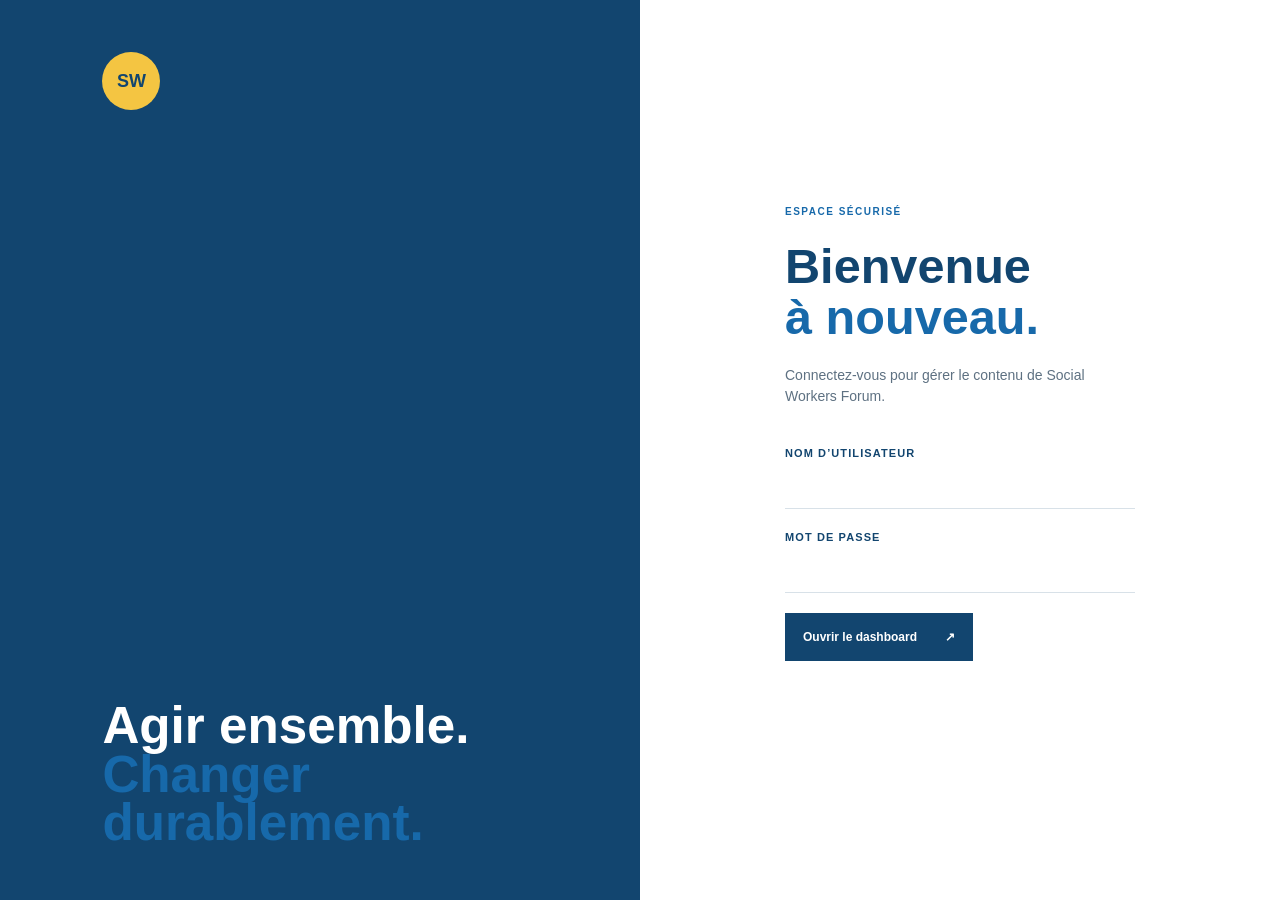
==== admin/index.html @ 2164c667 "Initial commit: public site + admin dashboard + netlify.toml" ====
<!doctype html>
<html lang="fr">
<head>
  <meta charset="utf-8">
  <meta name="viewport" content="width=device-width, initial-scale=1">
  <meta name="robots" content="noindex,nofollow">
  <title>Administration | Social Workers Forum</title>
  <link rel="preconnect" href="https://fonts.googleapis.com">
  <link rel="preconnect" href="https://fonts.gstatic.com" crossorigin>
  <link href="https://fonts.googleapis.com/css2?family=DM+Sans:wght@400;500;600;700&family=Fraunces:opsz,wght@9..144,600;9..144,700&display=swap" rel="stylesheet">
  <link rel="stylesheet" href="admin.css">
  <link rel="stylesheet" href="admin-palette.css">
  <link rel="stylesheet" href="admin-responsive.css">
  <link rel="stylesheet" href="admin-dark-mode.css">
  <script>window.SWF_API_BASE_URL = "https://YOUR-BACKEND.onrender.com/api";</script>
</head>
<body>
  <section class="login-screen" data-login-screen>
    <div class="login-art"><span class="art-mark">SW</span><p>Agir ensemble.<br><em>Changer durablement.</em></p></div>
    <form class="login-card" data-login-form>
      <p class="overline">Espace sécurisé</p>
      <h1>Bienvenue<br><em>à nouveau.</em></h1>
      <p class="login-copy">Connectez-vous pour gérer le contenu de Social Workers Forum.</p>
      <label>Nom d’utilisateur<input name="username" type="text" autocomplete="username" required></label>
      <label>Mot de passe<input name="password" type="password" autocomplete="current-password" required></label>
      <button class="primary-button" type="submit">Ouvrir le dashboard <span>↗</span></button>
      <p class="form-error" data-login-error role="alert"></p>
    </form>
  </section>

  <div class="app-shell" data-app hidden>
    <aside class="sidebar">
      <a class="admin-brand" href="../index.html"><span>SW</span><strong>Social Workers<br>Forum</strong></a>
      <p class="nav-label">Espace de travail</p>
      <nav class="side-nav" data-side-nav>
        <button class="active" data-view="overview"><span>◈</span>Vue générale</button>
        <button data-view="site-settings"><span>⚙</span>Configuration du site</button>
        <button data-view="landing"><span>✦</span>Landing page</button>
        <button data-view="about"><span>◌</span>Qui sommes-nous ?</button>
        <button data-view="vision-missions"><span>◈</span>Vision & mission</button>
        <button data-view="core-values"><span>◇</span>Valeurs fondamentales</button>
        <button data-view="projects"><span>↗</span>Projets</button>
        <button data-view="events"><span>◷</span>Événements</button>
        <button data-view="team"><span>◎</span>Équipe</button>
        <button data-view="blog"><span>✦</span>Actualités</button>
        <button data-view="gallery"><span>▧</span>Galerie</button>
        <button data-view="contact-information"><span>⌖</span>Informations de contact</button>
        <button data-view="footer"><span>▤</span>Footer</button>
        <button data-view="messages"><span>✉</span>Messages <b data-message-count>0</b></button>
      </nav>
      <div class="sidebar-bottom"><a href="../index.html">Voir le site ↗</a><button data-logout>Se déconnecter</button></div>
    </aside>

    <main class="dashboard">
      <header class="dashboard-header"><button class="mobile-menu" data-menu-toggle aria-label="Ouvrir le menu">☰</button><div><p class="overline">Samedi 05 septembre 2026</p><h2 data-page-title>Vue générale</h2></div><div class="profile"><span class="profile-avatar" data-user-initials>AD</span><span data-user-name>Administrateur</span></div></header>
      <div class="dashboard-content">
        <section class="view active" data-view-panel="overview"><div class="welcome-line"><div><p class="overline">Votre espace de pilotage</p><h1>Bonjour, <em>admin.</em></h1><p>Voici ce qui se passe sur votre plateforme aujourd’hui.</p></div><a class="primary-button" href="../index.html">Voir le site <span>↗</span></a></div><div class="stat-grid" data-stats></div><div class="overview-grid"><section class="panel activity-panel"><div class="panel-heading"><div><p class="overline">Dernières nouvelles</p><h3>Activité récente</h3></div><span class="live-dot">En direct</span></div><div data-recent-activity></div></section><section class="panel quick-panel"><p class="overline">Accès rapide</p><h3>Créer du contenu</h3><div class="quick-links"><button data-quick-view="projects">+ Nouveau projet</button><button data-quick-view="events">+ Nouvel événement</button><button data-quick-view="blog">+ Nouvel article</button></div></section></div></section>
        <section class="view" data-view-panel="site-settings"></section><section class="view" data-view-panel="landing"></section><section class="view" data-view-panel="about"></section><section class="view" data-view-panel="vision-missions"></section><section class="view" data-view-panel="core-values"></section><section class="view" data-view-panel="projects"></section><section class="view" data-view-panel="events"></section><section class="view" data-view-panel="team"></section><section class="view" data-view-panel="blog"></section><section class="view" data-view-panel="gallery"></section><section class="view" data-view-panel="contact-information"></section><section class="view" data-view-panel="footer"></section><section class="view" data-view-panel="messages"></section>
      </div>
    </main>
  </div>
  <div class="toast" data-toast role="status"></div>
  <script type="module" src="admin.js"></script>
  <script src="../js/dark-mode.js"></script>
</body>
</html>
---- admin/admin.css ----
:root{--ink:#18302d;--muted:#73847e;--paper:#f5f3ed;--cream:#ebe8df;--lime:#d9ef68;--coral:#ef795e;--line:rgba(24,48,45,.13);--serif:"Fraunces",Georgia,serif;--sans:"DM Sans",sans-serif}*{box-sizing:border-box}body{background:var(--paper);color:var(--ink);font:400 14px/1.5 var(--sans);margin:0}button,input,textarea,select{font:inherit}button{cursor:pointer}h1,h2,h3,p{margin:0}h1,h2,h3{font-family:var(--serif);font-weight:600;letter-spacing:0;line-height:1.05}h1{font-size:clamp(2.8rem,5vw,5rem)}h2{font-size:clamp(2rem,3vw,3.4rem)}h3{font-size:1.45rem}.overline,.nav-label{color:var(--muted);font-size:10px;font-weight:700;letter-spacing:.15em;text-transform:uppercase}.muted{color:var(--muted)}em{color:var(--coral);font-style:normal}.login-screen{display:grid;grid-template-columns:1fr 1fr;min-height:100vh}.login-art{background:var(--ink);color:var(--paper);display:flex;flex-direction:column;justify-content:space-between;padding:52px 8vw}.art-mark{align-items:center;background:var(--lime);border-radius:50%;color:var(--ink);display:flex;font-size:18px;font-weight:700;height:58px;justify-content:center;width:58px}.login-art p{font:600 clamp(3rem,5vw,6rem)/.95 var(--serif)}.login-card{align-self:center;justify-self:center;max-width:430px;padding:40px;width:75%}.login-card h1{margin:22px 0}.login-copy{color:var(--muted);margin-bottom:38px}.login-card label,.modal-card label{display:flex;flex-direction:column;font-size:11px;font-weight:700;gap:8px;letter-spacing:.1em;margin-bottom:20px;text-transform:uppercase}.login-card input,.modal-card input,.modal-card textarea,.modal-card select{background:transparent;border:0;border-bottom:1px solid var(--line);color:var(--ink);outline:0;padding:11px 0}.login-card input:focus,.modal-card input:focus,.modal-card textarea:focus{border-color:var(--coral)}.primary-button{background:var(--ink);border:0;color:var(--paper);display:inline-flex;font-size:12px;font-weight:700;gap:28px;justify-content:space-between;padding:15px 18px}.primary-button:hover{background:#284c46}.form-error{color:#b84b39;font-size:12px;min-height:22px;margin-top:13px}.app-shell{display:grid;grid-template-columns:250px 1fr;min-height:100vh}.sidebar{background:var(--ink);color:var(--paper);display:flex;flex-direction:column;min-height:100vh;padding:34px 25px;position:sticky;top:0}.admin-brand{align-items:center;display:flex;font-size:12px;gap:11px;line-height:1.1;text-transform:uppercase}.admin-brand span{align-items:center;background:var(--lime);border-radius:50%;color:var(--ink);display:flex;font-size:11px;font-weight:700;height:36px;justify-content:center;width:36px}.nav-label{color:#8b9c95;margin:60px 12px 18px}.side-nav{display:flex;flex-direction:column;gap:4px}.side-nav button{align-items:center;background:transparent;border:0;border-radius:2px;color:#adc0b8;display:flex;font-size:12px;gap:13px;padding:12px;text-align:left}.side-nav button span{color:var(--lime);font-size:16px;width:18px}.side-nav button:hover,.side-nav button.active{background:rgba(245,243,237,.09);color:var(--paper)}.side-nav b{background:var(--coral);border-radius:50%;color:var(--ink);font-size:10px;margin-left:auto;padding:3px 6px}.sidebar-bottom{border-top:1px solid rgba(245,243,237,.14);display:flex;flex-direction:column;gap:16px;margin-top:auto;padding:25px 12px 0}.sidebar-bottom a,.sidebar-bottom button{background:transparent;border:0;color:#adc0b8;font-size:11px;padding:0;text-align:left}.dashboard-header{align-items:center;border-bottom:1px solid var(--line);display:flex;justify-content:space-between;padding:34px 5vw}.dashboard-header h2{margin-top:8px}.profile{align-items:center;display:flex;font-size:12px;gap:10px}.profile-avatar{align-items:center;background:var(--coral);border-radius:50%;display:flex;font-size:11px;font-weight:700;height:36px;justify-content:center;width:36px}.mobile-menu{background:none;border:0;display:none;font-size:20px}.dashboard-content{padding:52px 5vw}.welcome-line{align-items:flex-end;display:flex;justify-content:space-between;margin-bottom:44px}.welcome-line p:not(.overline){color:var(--muted);margin-top:12px}.stat-grid{display:grid;gap:16px;grid-template-columns:repeat(4,1fr);margin-bottom:28px}.stat-card{display:flex;flex-direction:column;min-height:160px;padding:20px}.stat-card span{font-size:12px}.stat-card strong{font:600 55px var(--serif);margin:auto 0 3px}.stat-card small{font-size:11px}.stat-card.lime{background:var(--lime)}.stat-card.coral{background:var(--coral)}.stat-card.cream{background:var(--cream)}.stat-card.ink{background:var(--ink);color:var(--paper)}.overview-grid{display:grid;gap:20px;grid-template-columns:1.5fr 1fr}.panel{background:#fff;border:1px solid var(--line)}.panel-heading{align-items:flex-start;border-bottom:1px solid var(--line);display:flex;justify-content:space-between;padding:25px}.panel-heading h3{margin-top:8px}.live-dot{color:var(--muted);font-size:11px}.live-dot:before{background:#7bc77b;border-radius:50%;content:"";display:inline-block;height:7px;margin-right:6px;width:7px}.activity-row{align-items:center;border-bottom:1px solid var(--line);display:flex;gap:14px;padding:16px 25px}.activity-row:last-child{border:0}.activity-row>span:last-child{color:var(--coral);margin-left:auto}.activity-icon{align-items:center;background:var(--cream);border-radius:50%;display:flex;font-size:11px;height:30px;justify-content:center;width:30px}.activity-row p{color:var(--muted);font-size:11px;margin-top:3px}.quick-panel{padding:25px}.quick-panel h3{margin:8px 0 30px}.quick-links{display:flex;flex-direction:column;gap:10px}.quick-links button{background:var(--cream);border:0;color:var(--ink);font-size:12px;padding:14px;text-align:left}.view{display:none}.view.active{display:block}.resource-head{align-items:flex-end;display:flex;justify-content:space-between;margin-bottom:40px}.resource-head .muted{margin-top:12px}.table-toolbar{align-items:center;display:flex;justify-content:space-between;padding:18px 22px}.table-toolbar input{background:var(--paper);border:0;border-bottom:1px solid var(--line);outline:0;padding:10px;width:240px}.table-scroll{overflow-x:auto}table{border-collapse:collapse;min-width:650px;width:100%}th,td{border-top:1px solid var(--line);padding:16px 22px;text-align:left;vertical-align:middle}th{color:var(--muted);font-size:10px;font-weight:700;letter-spacing:.12em;text-transform:uppercase}td{font-size:12px}.status-pill{border-radius:20px;font-size:10px;padding:4px 8px}.status-pill.is-on{background:#e6f5ba;color:#4d701d}.status-pill.is-off{background:#f0e1dd;color:#a05a49}.row-actions{white-space:nowrap;text-align:right}.row-actions button{background:none;border:0;color:var(--muted);font-size:17px;padding:4px 8px}.row-actions button:hover{color:var(--coral)}.empty-state{color:var(--muted);padding:50px;text-align:center}.modal-backdrop{align-items:center;background:rgba(24,48,45,.6);display:flex;inset:0;justify-content:center;padding:25px;position:fixed;z-index:10}.modal-card{background:var(--paper);max-height:90vh;max-width:680px;overflow:auto;padding:38px;position:relative;width:100%}.modal-card h2{margin:14px 0 30px}.modal-close{background:transparent;border:0;font-size:25px;position:absolute;right:20px;top:14px}.form-grid{display:grid;gap:0 20px;grid-template-columns:1fr 1fr}.form-grid .wide{grid-column:1/-1}.check-label{align-items:center!important;flex-direction:row!important;gap:10px!important}.check-label input{accent-color:var(--coral);height:17px;width:17px}.toast{background:var(--ink);bottom:25px;color:var(--paper);font-size:12px;opacity:0;padding:14px 18px;pointer-events:none;position:fixed;right:25px;transform:translateY(12px);transition:.2s;z-index:20}.toast.visible{opacity:1;transform:none}.toast.error{background:var(--coral)}[hidden]{display:none!important}@media(max-width:900px){.app-shell{grid-template-columns:1fr}.sidebar{bottom:0;left:-260px;position:fixed;top:0;transition:left .2s;width:250px;z-index:8}.sidebar.open{left:0}.mobile-menu{display:block}.dashboard-header{gap:20px;padding:22px 6vw}.dashboard-content{padding:36px 6vw}.stat-grid{grid-template-columns:repeat(2,1fr)}.overview-grid{grid-template-columns:1fr}.welcome-line{align-items:flex-start;flex-direction:column;gap:25px}.profile{margin-left:auto}.login-screen{grid-template-columns:1fr}.login-art{min-height:250px;padding:30px 8vw}.login-art p{font-size:2.8rem}.login-card{width:85%}}@media(max-width:560px){.stat-grid{grid-template-columns:1fr}.form-grid{grid-template-columns:1fr}.form-grid .wide{grid-column:auto}.table-toolbar{align-items:flex-start;flex-direction:column;gap:15px}.table-toolbar input{width:100%}}

/* Reduced heading scale. */
h1 { font-size: clamp(2.2rem, 3.8vw, 3.8rem); }
h2 { font-size: clamp(1.7rem, 2.5vw, 2.7rem); }
h3 { font-size: 1.25rem; }
.login-art p { font-size: clamp(2.4rem, 4vw, 4.5rem); }
---- admin/admin-palette.css ----
:root {
  --ink: #12456f;
  --muted: #5e7182;
  --paper: #ffffff;
  --cream: #f3f8fc;
  --lime: #f4c542;
  --coral: #1769aa;
  --line: rgba(18, 69, 111, .16);
  --serif: "Trebuchet MS", sans-serif;
  --sans: "Trebuchet MS", sans-serif;
}
body, button, input, textarea, select, h1, h2, h3, .login-art p, .page-brand { font-family: "Trebuchet MS", sans-serif; }
body { background: #fff; color: #12456f; }
.dashboard-header { position: sticky; top: 0; z-index: 7; }
.sidebar, .login-art { background: #12456f; }
.login-screen, .dashboard { background: #fff; }
.brand-mark, .admin-brand span, .profile-avatar, .stat-card.lime, .stat-card.coral { background: #f4c542; color: #12456f; }
.side-nav button span, .back-top, .resource-head .overline, .overline { color: #1769aa; }
.side-nav button span { color: #f4c542; }
.side-nav button.active, .side-nav button:hover { background: rgba(255,255,255,.12); }
.primary-button { background: #12456f; color: #fff; }
.primary-button:hover { background: #1769aa; }
.stat-card.cream { background: #f3f8fc; }
.stat-card.ink { background: #12456f; color: #fff; }
.panel, .login-card { background: #fff; }
.quick-links button, .activity-icon { background: #f3f8fc; }
.status-pill.is-on { background: #fff2bd; color: #7e5f00; }
.status-pill.is-off { background: #e5f1fa; color: #1769aa; }
.modal-backdrop { background: rgba(18,69,111,.62); }
.toast { background: #12456f; }
.toast.error { background: #1769aa; }
@media (max-width: 900px) { .sidebar { background: #12456f; } }
---- admin/admin-responsive.css ----
@media (max-width: 700px) {
  .dashboard-header { gap: 10px; }
  .dashboard-header .theme-toggle { margin: 0 0 0 auto; order: 3; }
  .dashboard-header .profile { order: 2; }
  .dashboard-header .mobile-menu { order: 1; }
  .dashboard-header { align-items: flex-start; }
  .dashboard-header h2 { font-size: 2rem; }
  .profile span:not(.profile-avatar) { display: none; }
  .dashboard-content { padding-left: 5vw; padding-right: 5vw; }
  .resource-head { align-items: flex-start; flex-direction: column; gap: 18px; }
  .resource-head .primary-button { align-self: stretch; justify-content: center; }
  .modal-card { padding: 28px 20px; }
}
@media (max-width: 480px) {
  h1 { font-size: 1.8rem !important; }
  h2 { font-size: 1.45rem !important; }
  h3 { font-size: 1.05rem !important; }
  .login-card { padding: 25px 0; width: 88%; }
  .login-art { min-height: 210px; }
  .login-art p { font-size: 1.9rem; }
  .dashboard-header { padding-left: 5vw; padding-right: 5vw; }
  .welcome-line h1 { font-size: 1.9rem; }
  .login-card h1 { font-size: 1.8rem; }
  .resource-head h1 { font-size: 1.85rem; }
  .modal-card h2 { font-size: 1.45rem; }
  .stat-grid { gap: 10px; }
  .stat-card { min-height: 130px; padding: 15px; }
  .stat-card strong { font-size: 42px; }
  .table-toolbar { padding: 14px; }
  th, td { padding: 12px 14px; }
  .modal-backdrop { padding: 10px; }
}
---- admin/admin-dark-mode.css ----
@import url('../css/dark-mode.css');
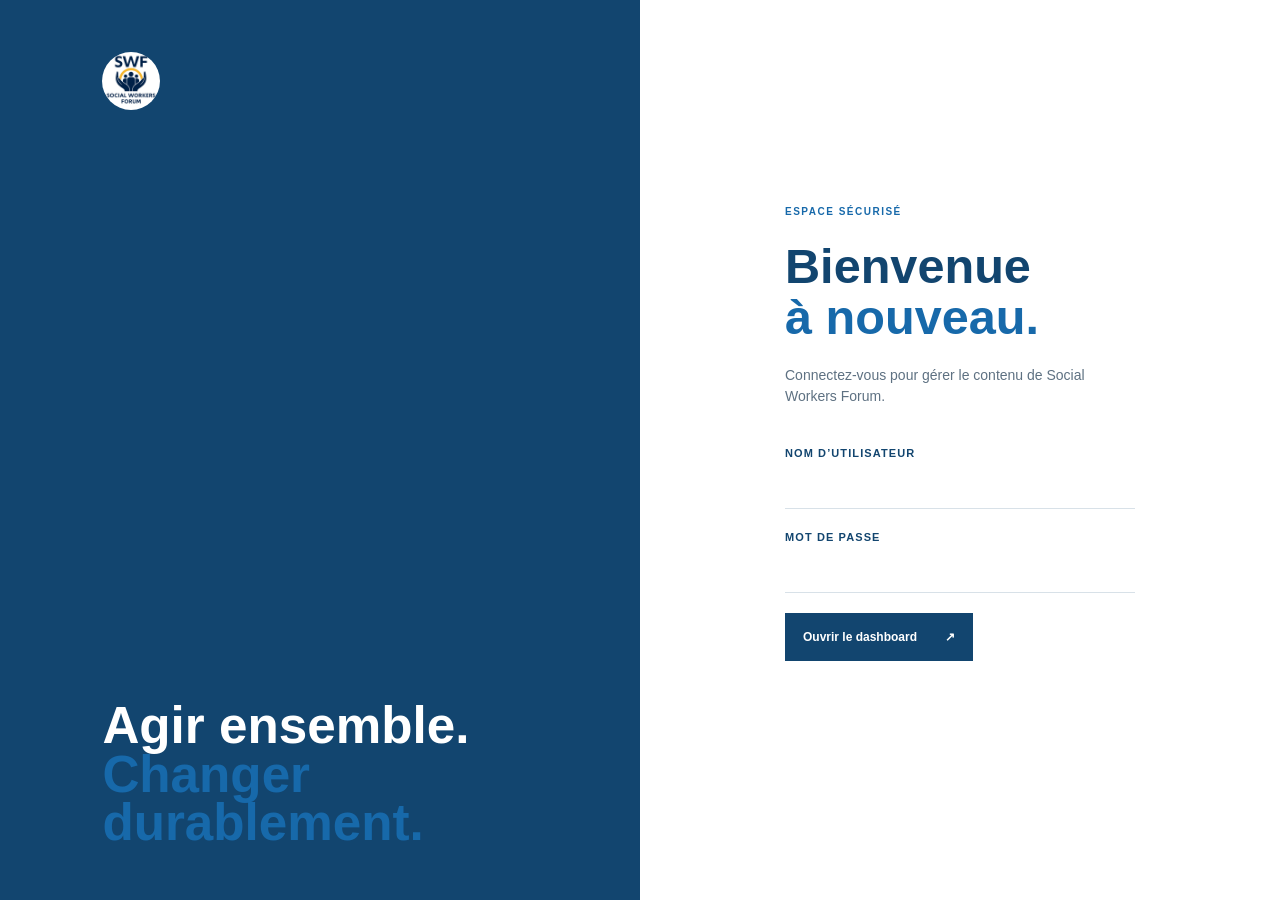
==== commit c01d43c8: "Replace SW text badges with site logo; remove logo upload from admin & API" ====
--- a/admin/index.html
+++ b/admin/index.html
@@ -12,11 +12,11 @@
   <link rel="stylesheet" href="admin-palette.css">
   <link rel="stylesheet" href="admin-responsive.css">
   <link rel="stylesheet" href="admin-dark-mode.css">
-  <script>window.SWF_API_BASE_URL = "https://YOUR-BACKEND.onrender.com/api";</script>
+  <script>window.SWF_API_BASE_URL = "https://social-workers-forum-api.onrender.com/api";</script>
 </head>
 <body>
   <section class="login-screen" data-login-screen>
-    <div class="login-art"><span class="art-mark">SW</span><p>Agir ensemble.<br><em>Changer durablement.</em></p></div>
+    <div class="login-art"><span class="art-mark"><img src="../assets/images/logo.jpg" alt="Social Workers Forum"></span><p>Agir ensemble.<br><em>Changer durablement.</em></p></div>
     <form class="login-card" data-login-form>
       <p class="overline">Espace sécurisé</p>
       <h1>Bienvenue<br><em>à nouveau.</em></h1>
@@ -30,7 +30,7 @@
 
   <div class="app-shell" data-app hidden>
     <aside class="sidebar">
-      <a class="admin-brand" href="../index.html"><span>SW</span><strong>Social Workers<br>Forum</strong></a>
+      <a class="admin-brand" href="../index.html"><span class="admin-brand-mark"><img src="../assets/images/logo.jpg" alt="Social Workers Forum"></span><strong>Social Workers<br>Forum</strong></a>
       <p class="nav-label">Espace de travail</p>
       <nav class="side-nav" data-side-nav>
         <button class="active" data-view="overview"><span>◈</span>Vue générale</button>
--- a/admin/admin.css
+++ b/admin/admin.css
@@ -1,4 +1,4 @@
-:root{--ink:#18302d;--muted:#73847e;--paper:#f5f3ed;--cream:#ebe8df;--lime:#d9ef68;--coral:#ef795e;--line:rgba(24,48,45,.13);--serif:"Fraunces",Georgia,serif;--sans:"DM Sans",sans-serif}*{box-sizing:border-box}body{background:var(--paper);color:var(--ink);font:400 14px/1.5 var(--sans);margin:0}button,input,textarea,select{font:inherit}button{cursor:pointer}h1,h2,h3,p{margin:0}h1,h2,h3{font-family:var(--serif);font-weight:600;letter-spacing:0;line-height:1.05}h1{font-size:clamp(2.8rem,5vw,5rem)}h2{font-size:clamp(2rem,3vw,3.4rem)}h3{font-size:1.45rem}.overline,.nav-label{color:var(--muted);font-size:10px;font-weight:700;letter-spacing:.15em;text-transform:uppercase}.muted{color:var(--muted)}em{color:var(--coral);font-style:normal}.login-screen{display:grid;grid-template-columns:1fr 1fr;min-height:100vh}.login-art{background:var(--ink);color:var(--paper);display:flex;flex-direction:column;justify-content:space-between;padding:52px 8vw}.art-mark{align-items:center;background:var(--lime);border-radius:50%;color:var(--ink);display:flex;font-size:18px;font-weight:700;height:58px;justify-content:center;width:58px}.login-art p{font:600 clamp(3rem,5vw,6rem)/.95 var(--serif)}.login-card{align-self:center;justify-self:center;max-width:430px;padding:40px;width:75%}.login-card h1{margin:22px 0}.login-copy{color:var(--muted);margin-bottom:38px}.login-card label,.modal-card label{display:flex;flex-direction:column;font-size:11px;font-weight:700;gap:8px;letter-spacing:.1em;margin-bottom:20px;text-transform:uppercase}.login-card input,.modal-card input,.modal-card textarea,.modal-card select{background:transparent;border:0;border-bottom:1px solid var(--line);color:var(--ink);outline:0;padding:11px 0}.login-card input:focus,.modal-card input:focus,.modal-card textarea:focus{border-color:var(--coral)}.primary-button{background:var(--ink);border:0;color:var(--paper);display:inline-flex;font-size:12px;font-weight:700;gap:28px;justify-content:space-between;padding:15px 18px}.primary-button:hover{background:#284c46}.form-error{color:#b84b39;font-size:12px;min-height:22px;margin-top:13px}.app-shell{display:grid;grid-template-columns:250px 1fr;min-height:100vh}.sidebar{background:var(--ink);color:var(--paper);display:flex;flex-direction:column;min-height:100vh;padding:34px 25px;position:sticky;top:0}.admin-brand{align-items:center;display:flex;font-size:12px;gap:11px;line-height:1.1;text-transform:uppercase}.admin-brand span{align-items:center;background:var(--lime);border-radius:50%;color:var(--ink);display:flex;font-size:11px;font-weight:700;height:36px;justify-content:center;width:36px}.nav-label{color:#8b9c95;margin:60px 12px 18px}.side-nav{display:flex;flex-direction:column;gap:4px}.side-nav button{align-items:center;background:transparent;border:0;border-radius:2px;color:#adc0b8;display:flex;font-size:12px;gap:13px;padding:12px;text-align:left}.side-nav button span{color:var(--lime);font-size:16px;width:18px}.side-nav button:hover,.side-nav button.active{background:rgba(245,243,237,.09);color:var(--paper)}.side-nav b{background:var(--coral);border-radius:50%;color:var(--ink);font-size:10px;margin-left:auto;padding:3px 6px}.sidebar-bottom{border-top:1px solid rgba(245,243,237,.14);display:flex;flex-direction:column;gap:16px;margin-top:auto;padding:25px 12px 0}.sidebar-bottom a,.sidebar-bottom button{background:transparent;border:0;color:#adc0b8;font-size:11px;padding:0;text-align:left}.dashboard-header{align-items:center;border-bottom:1px solid var(--line);display:flex;justify-content:space-between;padding:34px 5vw}.dashboard-header h2{margin-top:8px}.profile{align-items:center;display:flex;font-size:12px;gap:10px}.profile-avatar{align-items:center;background:var(--coral);border-radius:50%;display:flex;font-size:11px;font-weight:700;height:36px;justify-content:center;width:36px}.mobile-menu{background:none;border:0;display:none;font-size:20px}.dashboard-content{padding:52px 5vw}.welcome-line{align-items:flex-end;display:flex;justify-content:space-between;margin-bottom:44px}.welcome-line p:not(.overline){color:var(--muted);margin-top:12px}.stat-grid{display:grid;gap:16px;grid-template-columns:repeat(4,1fr);margin-bottom:28px}.stat-card{display:flex;flex-direction:column;min-height:160px;padding:20px}.stat-card span{font-size:12px}.stat-card strong{font:600 55px var(--serif);margin:auto 0 3px}.stat-card small{font-size:11px}.stat-card.lime{background:var(--lime)}.stat-card.coral{background:var(--coral)}.stat-card.cream{background:var(--cream)}.stat-card.ink{background:var(--ink);color:var(--paper)}.overview-grid{display:grid;gap:20px;grid-template-columns:1.5fr 1fr}.panel{background:#fff;border:1px solid var(--line)}.panel-heading{align-items:flex-start;border-bottom:1px solid var(--line);display:flex;justify-content:space-between;padding:25px}.panel-heading h3{margin-top:8px}.live-dot{color:var(--muted);font-size:11px}.live-dot:before{background:#7bc77b;border-radius:50%;content:"";display:inline-block;height:7px;margin-right:6px;width:7px}.activity-row{align-items:center;border-bottom:1px solid var(--line);display:flex;gap:14px;padding:16px 25px}.activity-row:last-child{border:0}.activity-row>span:last-child{color:var(--coral);margin-left:auto}.activity-icon{align-items:center;background:var(--cream);border-radius:50%;display:flex;font-size:11px;height:30px;justify-content:center;width:30px}.activity-row p{color:var(--muted);font-size:11px;margin-top:3px}.quick-panel{padding:25px}.quick-panel h3{margin:8px 0 30px}.quick-links{display:flex;flex-direction:column;gap:10px}.quick-links button{background:var(--cream);border:0;color:var(--ink);font-size:12px;padding:14px;text-align:left}.view{display:none}.view.active{display:block}.resource-head{align-items:flex-end;display:flex;justify-content:space-between;margin-bottom:40px}.resource-head .muted{margin-top:12px}.table-toolbar{align-items:center;display:flex;justify-content:space-between;padding:18px 22px}.table-toolbar input{background:var(--paper);border:0;border-bottom:1px solid var(--line);outline:0;padding:10px;width:240px}.table-scroll{overflow-x:auto}table{border-collapse:collapse;min-width:650px;width:100%}th,td{border-top:1px solid var(--line);padding:16px 22px;text-align:left;vertical-align:middle}th{color:var(--muted);font-size:10px;font-weight:700;letter-spacing:.12em;text-transform:uppercase}td{font-size:12px}.status-pill{border-radius:20px;font-size:10px;padding:4px 8px}.status-pill.is-on{background:#e6f5ba;color:#4d701d}.status-pill.is-off{background:#f0e1dd;color:#a05a49}.row-actions{white-space:nowrap;text-align:right}.row-actions button{background:none;border:0;color:var(--muted);font-size:17px;padding:4px 8px}.row-actions button:hover{color:var(--coral)}.empty-state{color:var(--muted);padding:50px;text-align:center}.modal-backdrop{align-items:center;background:rgba(24,48,45,.6);display:flex;inset:0;justify-content:center;padding:25px;position:fixed;z-index:10}.modal-card{background:var(--paper);max-height:90vh;max-width:680px;overflow:auto;padding:38px;position:relative;width:100%}.modal-card h2{margin:14px 0 30px}.modal-close{background:transparent;border:0;font-size:25px;position:absolute;right:20px;top:14px}.form-grid{display:grid;gap:0 20px;grid-template-columns:1fr 1fr}.form-grid .wide{grid-column:1/-1}.check-label{align-items:center!important;flex-direction:row!important;gap:10px!important}.check-label input{accent-color:var(--coral);height:17px;width:17px}.toast{background:var(--ink);bottom:25px;color:var(--paper);font-size:12px;opacity:0;padding:14px 18px;pointer-events:none;position:fixed;right:25px;transform:translateY(12px);transition:.2s;z-index:20}.toast.visible{opacity:1;transform:none}.toast.error{background:var(--coral)}[hidden]{display:none!important}@media(max-width:900px){.app-shell{grid-template-columns:1fr}.sidebar{bottom:0;left:-260px;position:fixed;top:0;transition:left .2s;width:250px;z-index:8}.sidebar.open{left:0}.mobile-menu{display:block}.dashboard-header{gap:20px;padding:22px 6vw}.dashboard-content{padding:36px 6vw}.stat-grid{grid-template-columns:repeat(2,1fr)}.overview-grid{grid-template-columns:1fr}.welcome-line{align-items:flex-start;flex-direction:column;gap:25px}.profile{margin-left:auto}.login-screen{grid-template-columns:1fr}.login-art{min-height:250px;padding:30px 8vw}.login-art p{font-size:2.8rem}.login-card{width:85%}}@media(max-width:560px){.stat-grid{grid-template-columns:1fr}.form-grid{grid-template-columns:1fr}.form-grid .wide{grid-column:auto}.table-toolbar{align-items:flex-start;flex-direction:column;gap:15px}.table-toolbar input{width:100%}}
+:root{--ink:#18302d;--muted:#73847e;--paper:#f5f3ed;--cream:#ebe8df;--lime:#d9ef68;--coral:#ef795e;--line:rgba(24,48,45,.13);--serif:"Fraunces",Georgia,serif;--sans:"DM Sans",sans-serif}*{box-sizing:border-box}body{background:var(--paper);color:var(--ink);font:400 14px/1.5 var(--sans);margin:0}button,input,textarea,select{font:inherit}button{cursor:pointer}h1,h2,h3,p{margin:0}h1,h2,h3{font-family:var(--serif);font-weight:600;letter-spacing:0;line-height:1.05}h1{font-size:clamp(2.8rem,5vw,5rem)}h2{font-size:clamp(2rem,3vw,3.4rem)}h3{font-size:1.45rem}.overline,.nav-label{color:var(--muted);font-size:10px;font-weight:700;letter-spacing:.15em;text-transform:uppercase}.muted{color:var(--muted)}em{color:var(--coral);font-style:normal}.login-screen{display:grid;grid-template-columns:1fr 1fr;min-height:100vh}.login-art{background:var(--ink);color:var(--paper);display:flex;flex-direction:column;justify-content:space-between;padding:52px 8vw}.art-mark{align-items:center;background:var(--lime);border-radius:50%;color:var(--ink);display:flex;font-size:18px;font-weight:700;height:58px;justify-content:center;overflow:hidden;width:58px}.art-mark img{height:100%;object-fit:cover;width:100%}.login-art p{font:600 clamp(3rem,5vw,6rem)/.95 var(--serif)}.login-card{align-self:center;justify-self:center;max-width:430px;padding:40px;width:75%}.login-card h1{margin:22px 0}.login-copy{color:var(--muted);margin-bottom:38px}.login-card label,.modal-card label{display:flex;flex-direction:column;font-size:11px;font-weight:700;gap:8px;letter-spacing:.1em;margin-bottom:20px;text-transform:uppercase}.login-card input,.modal-card input,.modal-card textarea,.modal-card select{background:transparent;border:0;border-bottom:1px solid var(--line);color:var(--ink);outline:0;padding:11px 0}.login-card input:focus,.modal-card input:focus,.modal-card textarea:focus{border-color:var(--coral)}.primary-button{background:var(--ink);border:0;color:var(--paper);display:inline-flex;font-size:12px;font-weight:700;gap:28px;justify-content:space-between;padding:15px 18px}.primary-button:hover{background:#284c46}.form-error{color:#b84b39;font-size:12px;min-height:22px;margin-top:13px}.app-shell{display:grid;grid-template-columns:250px 1fr;min-height:100vh}.sidebar{background:var(--ink);color:var(--paper);display:flex;flex-direction:column;min-height:100vh;padding:34px 25px;position:sticky;top:0}.admin-brand{align-items:center;display:flex;font-size:12px;gap:11px;line-height:1.1;text-transform:uppercase}.admin-brand span{align-items:center;background:var(--lime);border-radius:50%;color:var(--ink);display:flex;font-size:11px;font-weight:700;height:36px;justify-content:center;overflow:hidden;width:36px}.admin-brand span img{height:100%;object-fit:cover;width:100%}.nav-label{color:#8b9c95;margin:60px 12px 18px}.side-nav{display:flex;flex-direction:column;gap:4px}.side-nav button{align-items:center;background:transparent;border:0;border-radius:2px;color:#adc0b8;display:flex;font-size:12px;gap:13px;padding:12px;text-align:left}.side-nav button span{color:var(--lime);font-size:16px;width:18px}.side-nav button:hover,.side-nav button.active{background:rgba(245,243,237,.09);color:var(--paper)}.side-nav b{background:var(--coral);border-radius:50%;color:var(--ink);font-size:10px;margin-left:auto;padding:3px 6px}.sidebar-bottom{border-top:1px solid rgba(245,243,237,.14);display:flex;flex-direction:column;gap:16px;margin-top:auto;padding:25px 12px 0}.sidebar-bottom a,.sidebar-bottom button{background:transparent;border:0;color:#adc0b8;font-size:11px;padding:0;text-align:left}.dashboard-header{align-items:center;border-bottom:1px solid var(--line);display:flex;justify-content:space-between;padding:34px 5vw}.dashboard-header h2{margin-top:8px}.profile{align-items:center;display:flex;font-size:12px;gap:10px}.profile-avatar{align-items:center;background:var(--coral);border-radius:50%;display:flex;font-size:11px;font-weight:700;height:36px;justify-content:center;width:36px}.mobile-menu{background:none;border:0;display:none;font-size:20px}.dashboard-content{padding:52px 5vw}.welcome-line{align-items:flex-end;display:flex;justify-content:space-between;margin-bottom:44px}.welcome-line p:not(.overline){color:var(--muted);margin-top:12px}.stat-grid{display:grid;gap:16px;grid-template-columns:repeat(4,1fr);margin-bottom:28px}.stat-card{display:flex;flex-direction:column;min-height:160px;padding:20px}.stat-card span{font-size:12px}.stat-card strong{font:600 55px var(--serif);margin:auto 0 3px}.stat-card small{font-size:11px}.stat-card.lime{background:var(--lime)}.stat-card.coral{background:var(--coral)}.stat-card.cream{background:var(--cream)}.stat-card.ink{background:var(--ink);color:var(--paper)}.overview-grid{display:grid;gap:20px;grid-template-columns:1.5fr 1fr}.panel{background:#fff;border:1px solid var(--line)}.panel-heading{align-items:flex-start;border-bottom:1px solid var(--line);display:flex;justify-content:space-between;padding:25px}.panel-heading h3{margin-top:8px}.live-dot{color:var(--muted);font-size:11px}.live-dot:before{background:#7bc77b;border-radius:50%;content:"";display:inline-block;height:7px;margin-right:6px;width:7px}.activity-row{align-items:center;border-bottom:1px solid var(--line);display:flex;gap:14px;padding:16px 25px}.activity-row:last-child{border:0}.activity-row>span:last-child{color:var(--coral);margin-left:auto}.activity-icon{align-items:center;background:var(--cream);border-radius:50%;display:flex;font-size:11px;height:30px;justify-content:center;width:30px}.activity-row p{color:var(--muted);font-size:11px;margin-top:3px}.quick-panel{padding:25px}.quick-panel h3{margin:8px 0 30px}.quick-links{display:flex;flex-direction:column;gap:10px}.quick-links button{background:var(--cream);border:0;color:var(--ink);font-size:12px;padding:14px;text-align:left}.view{display:none}.view.active{display:block}.resource-head{align-items:flex-end;display:flex;justify-content:space-between;margin-bottom:40px}.resource-head .muted{margin-top:12px}.table-toolbar{align-items:center;display:flex;justify-content:space-between;padding:18px 22px}.table-toolbar input{background:var(--paper);border:0;border-bottom:1px solid var(--line);outline:0;padding:10px;width:240px}.table-scroll{overflow-x:auto}table{border-collapse:collapse;min-width:650px;width:100%}th,td{border-top:1px solid var(--line);padding:16px 22px;text-align:left;vertical-align:middle}th{color:var(--muted);font-size:10px;font-weight:700;letter-spacing:.12em;text-transform:uppercase}td{font-size:12px}.status-pill{border-radius:20px;font-size:10px;padding:4px 8px}.status-pill.is-on{background:#e6f5ba;color:#4d701d}.status-pill.is-off{background:#f0e1dd;color:#a05a49}.row-actions{white-space:nowrap;text-align:right}.row-actions button{background:none;border:0;color:var(--muted);font-size:17px;padding:4px 8px}.row-actions button:hover{color:var(--coral)}.empty-state{color:var(--muted);padding:50px;text-align:center}.modal-backdrop{align-items:center;background:rgba(24,48,45,.6);display:flex;inset:0;justify-content:center;padding:25px;position:fixed;z-index:10}.modal-card{background:var(--paper);max-height:90vh;max-width:680px;overflow:auto;padding:38px;position:relative;width:100%}.modal-card h2{margin:14px 0 30px}.modal-close{background:transparent;border:0;font-size:25px;position:absolute;right:20px;top:14px}.form-grid{display:grid;gap:0 20px;grid-template-columns:1fr 1fr}.form-grid .wide{grid-column:1/-1}.check-label{align-items:center!important;flex-direction:row!important;gap:10px!important}.check-label input{accent-color:var(--coral);height:17px;width:17px}.toast{background:var(--ink);bottom:25px;color:var(--paper);font-size:12px;opacity:0;padding:14px 18px;pointer-events:none;position:fixed;right:25px;transform:translateY(12px);transition:.2s;z-index:20}.toast.visible{opacity:1;transform:none}.toast.error{background:var(--coral)}[hidden]{display:none!important}@media(max-width:900px){.app-shell{grid-template-columns:1fr}.sidebar{bottom:0;left:-260px;position:fixed;top:0;transition:left .2s;width:250px;z-index:8}.sidebar.open{left:0}.mobile-menu{display:block}.dashboard-header{gap:20px;padding:22px 6vw}.dashboard-content{padding:36px 6vw}.stat-grid{grid-template-columns:repeat(2,1fr)}.overview-grid{grid-template-columns:1fr}.welcome-line{align-items:flex-start;flex-direction:column;gap:25px}.profile{margin-left:auto}.login-screen{grid-template-columns:1fr}.login-art{min-height:250px;padding:30px 8vw}.login-art p{font-size:2.8rem}.login-card{width:85%}}@media(max-width:560px){.stat-grid{grid-template-columns:1fr}.form-grid{grid-template-columns:1fr}.form-grid .wide{grid-column:auto}.table-toolbar{align-items:flex-start;flex-direction:column;gap:15px}.table-toolbar input{width:100%}}
 
 /* Reduced heading scale. */
 h1 { font-size: clamp(2.2rem, 3.8vw, 3.8rem); }
